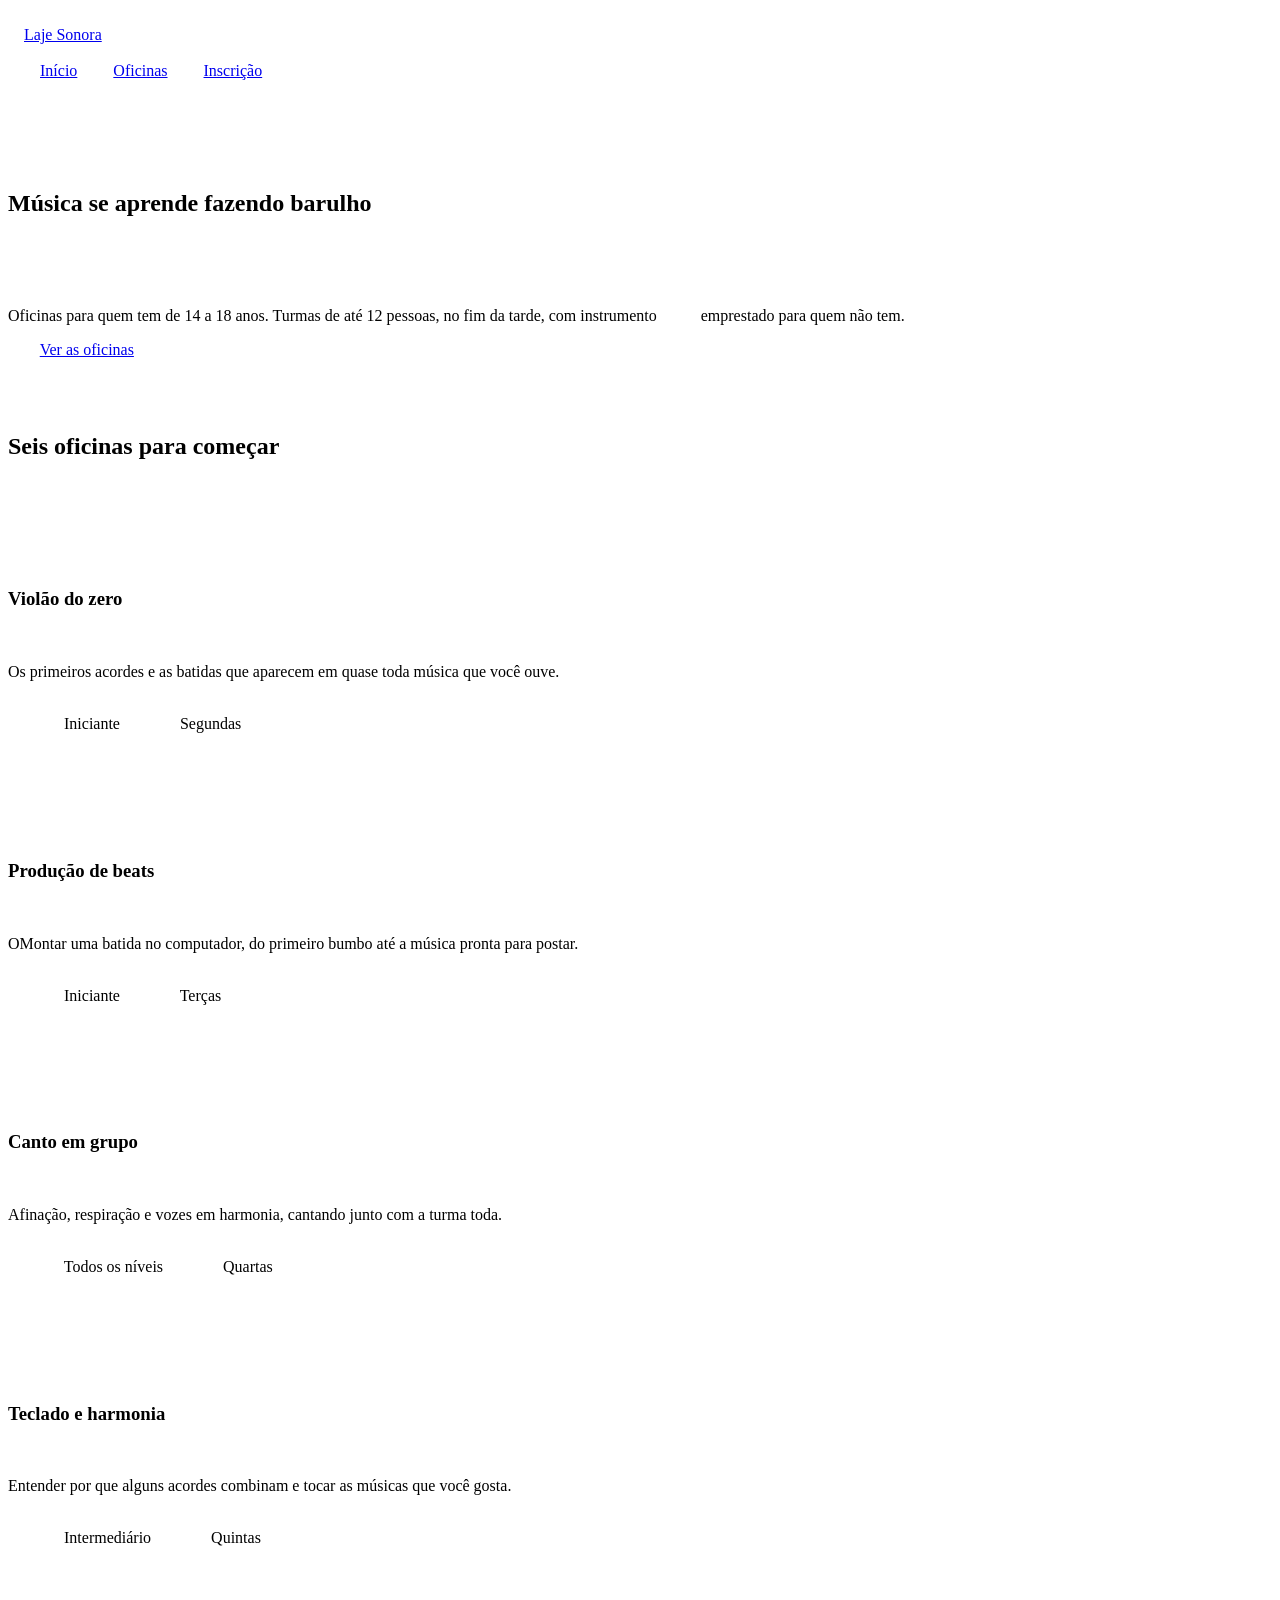
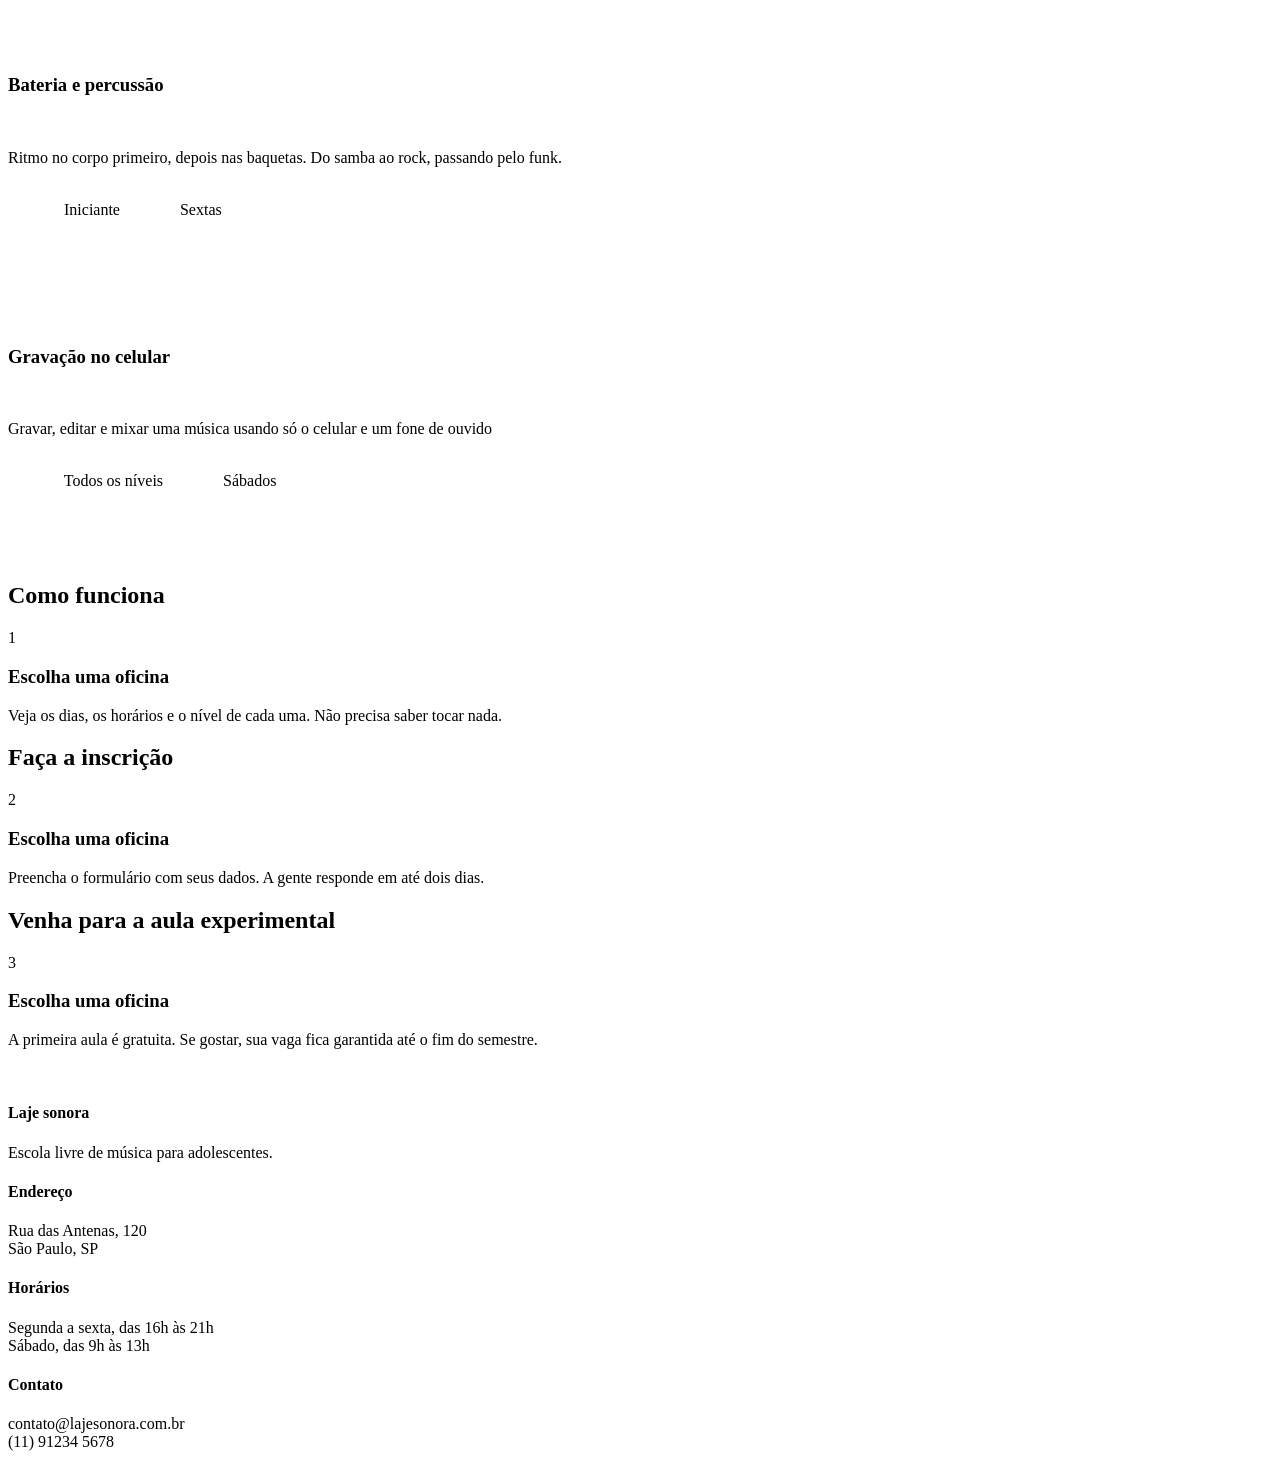
==== index.html @ e9bd95e7 "Initial commit" ====
<!DOCTYPE html>
<html lang="pt-br">

<head>
      
    <link rel="preconnect" href="https://fonts.googleapis.com">
      
    <link rel="preconnect" href="https://fonts.gstatic.com" crossorigin>
      
    <link
            href="https://fonts.googleapis.com/css2?family=Archivo:ital,wght@0,100..900;1,100..900&family=Big+Shoulders:opsz,wght@10..72,100..900&display=swap"
            rel="stylesheet">
      
    <link rel="stylesheet" href="index.css">
      
    <meta charset="UTF-8">
      
    <meta name="viewport" content="width=device-width, initial-scale=1.0">
      <title>Laje Sonora | Início</title>
</head>

<body>
      <header class="conteudo topo">
            <a href="index.html" class="logo">Laje Sonora</a>
            <nav class="menu">
                  <nav>
                        <a href="index.html" class="atual">Início</a>
                        <a href="oficinas.html">Oficinas</a>
                        <a href="inscricao.html">Inscrição</a>
                      </nav>
              </header>
      <main>
            <section class="conteudo cartazes">

                  <div class="cartaz cartaz-principal">
                        <h1>Música se aprende fazendo barulho</h1>
                      </div>

                  <div class="cartaz cartaz-lateral">
                        <p>Oficinas para quem tem de 14 a 18 anos. Turmas de até 12 pessoas, no fim da tarde, com
                    instrumento
                              emprestado para quem não tem.</p>
                        <a href="oficinas.html" class="botao">Ver as oficinas</a>
                      </div>
                </section>

            <section class="conteudo secao">
                  <h2 class="titulo-secao">Seis oficinas para começar</h2>

                  <div class="cards">
                        <article class="card">
                              <div class="foto foto-azul"></div>
                              <div class="card-texto">
                                    <h3>Violão do zero</h3>
                                    <p>Os primeiros acordes e as batidas que aparecem em quase toda música que você
                            ouve.</p>
                                    <div class="card-info">
                                          <span>Iniciante</span>
                                          <span>Segundas</span>
                                        </div>
                                  </div>
                            </article>
                        <article class="card">
                              <div class="foto foto-amarela"></div>
                              <div class="card-texto">
                                    <h3>Produção de beats</h3>
                                    <p>OMontar uma batida no computador, do primeiro bumbo até a música pronta para postar.</p>
                                    <div class="card-info">
                                          <span>Iniciante</span>
                                          <span>Terças</span>
                                        </div>
                                  </div>
                            </article>
                            </article>
                        <article class="card">
                              <div class="foto foto-tinta"></div>
                              <div class="card-texto">
                                    <h3>Canto em grupo</h3>
                                    <p>Afinação, respiração e vozes em harmonia, cantando junto com a turma toda.</p>
                                    <div class="card-info">
                                          <span>Todos os níveis</span>
                                          <span>Quartas</span>
                                        </div>
                                  </div>
                            </article>
                            </article>
                        <article class="card">
                              <div class="foto"></div>
                              <div class="card-texto">
                                    <h3>Teclado e harmonia</h3>
                                    <p>Entender por que alguns acordes combinam e tocar as músicas que você gosta.</p>
                                    <div class="card-info">
                                          <span>Intermediário</span>
                                          <span>Quintas</span>
                                        </div>
                                  </div>
                            </article>
                        <article class="card">
                              <div class="foto foto-azul"></div>
                              <div class="card-texto">
                                    <h3>Bateria e percussão</h3>
                                    <p>Ritmo no corpo primeiro, depois nas baquetas. Do samba ao rock, passando pelo funk.</p>
                                    <div class="card-info">
                                          <span>Iniciante</span>
                                          <span>Sextas</span>
                                        </div>
                                  </div>
                            </article>
                        <article class="card">
                              <div class="foto foto-amarela"></div>
                              <div class="card-texto">
                                    <h3>Gravação no celular</h3>
                                    <p>Gravar, editar e mixar uma música usando só o celular e um fone de ouvido</p>
                                    <div class="card-info">
                                          <span>Todos os níveis</span>
                                          <span>Sábados</span>
                                        </div>
                                  </div>
                            </article>
                      </div>
                </section>
<section class="conteudo secao">
<h2 class="titulo-secao">Como funciona</h2>
<div class="passos">
<div class="passo">
<p class="passo-numero">1</p>
<h3>Escolha uma oficina</h3>
<p>Veja os dias, os horários e o nível de cada uma. Não precisa saber tocar nada.</p>
</div>
</div>
</section>

<section class="conteudo secao">
<h2 class="titulo-secao">Faça a inscrição</h2>
<div class="passos">
<div class="passo">
<p class="passo-numero">2</p>
<h3>Escolha uma oficina</h3>
<p>Preencha o formulário com seus dados. A gente responde em até dois dias.</p>
</div>
</div>
</section>
<section class="conteudo secao">
<h2 class="titulo-secao">Venha para a aula experimental</h2>
<div class="passos">
<div class="passo">
<p class="passo-numero">3</p>
<h3>Escolha uma oficina</h3>
<p>A primeira aula é gratuita. Se gostar, sua vaga fica garantida até o fim do semestre.</p>
</div>
</div>
</section>
          </main>
        <footer class="rodape">
            <div class="conteudo rodape-colunas">
                <div class="rodape-coluna">
                    <h4>Laje sonora</h4></div>
                    <p>Escola livre de música para adolescentes.</p>
            </div>
        </footer>
        <footer class="rodape">
            <div class="conteudo rodape-colunas">
                <div class="rodape-coluna">
                    <h4>Endereço</h4></div>
                    <p>Rua das Antenas, 120 <br>São Paulo, SP</p>
            </div>
        </footer>

        </footer>
        <footer class="rodape">
            <div class="conteudo rodape-colunas">
                <div class="rodape-coluna">
                    <h4>Horários</h4></div>
                    <p>Segunda a sexta, das 16h às 21h<br>Sábado, das 9h às 13h</p>
            </div>
        </footer>
        </footer>
        <footer class="rodape">
            <div class="conteudo rodape-colunas">
                <div class="rodape-coluna">
                    <h4>Contato</h4></div>
                    <p>contato@lajesonora.com.br<br>(11) 91234 5678</p>
            </div>
        </footer>
</body>

</html>
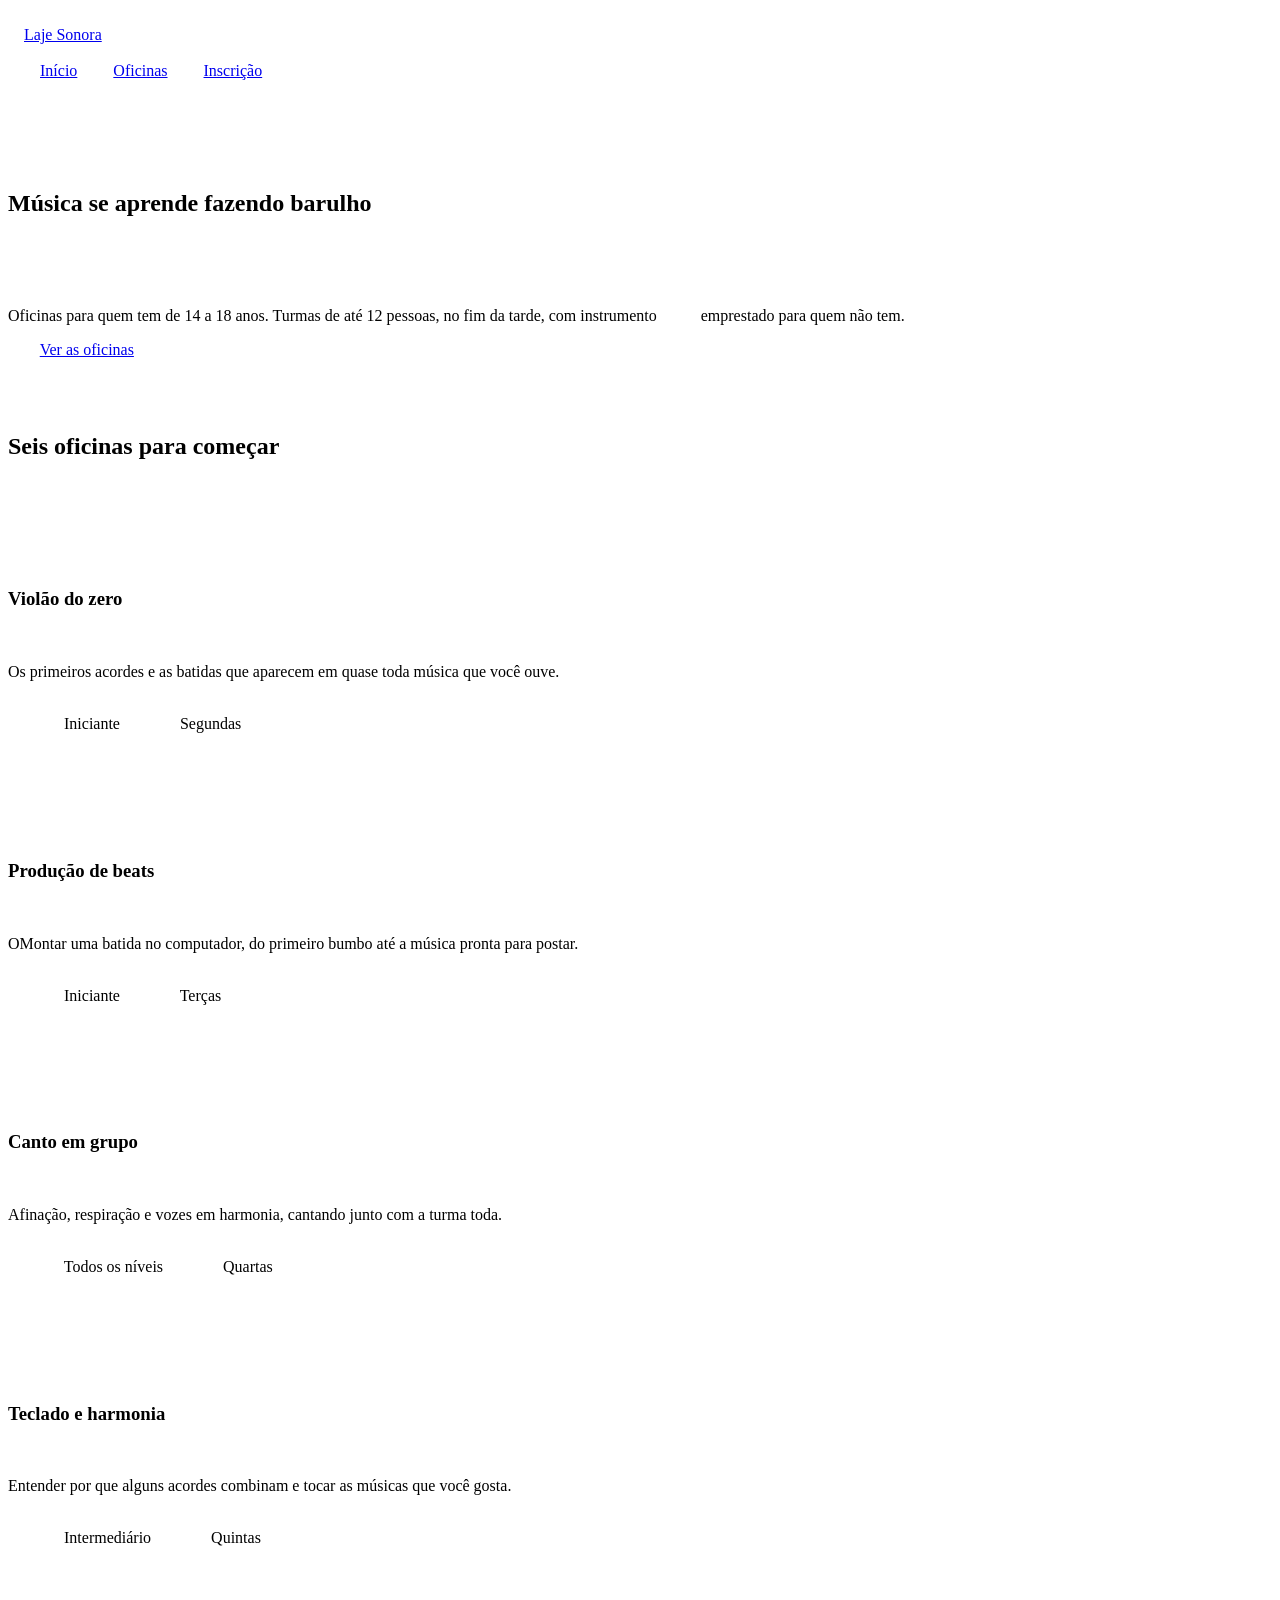
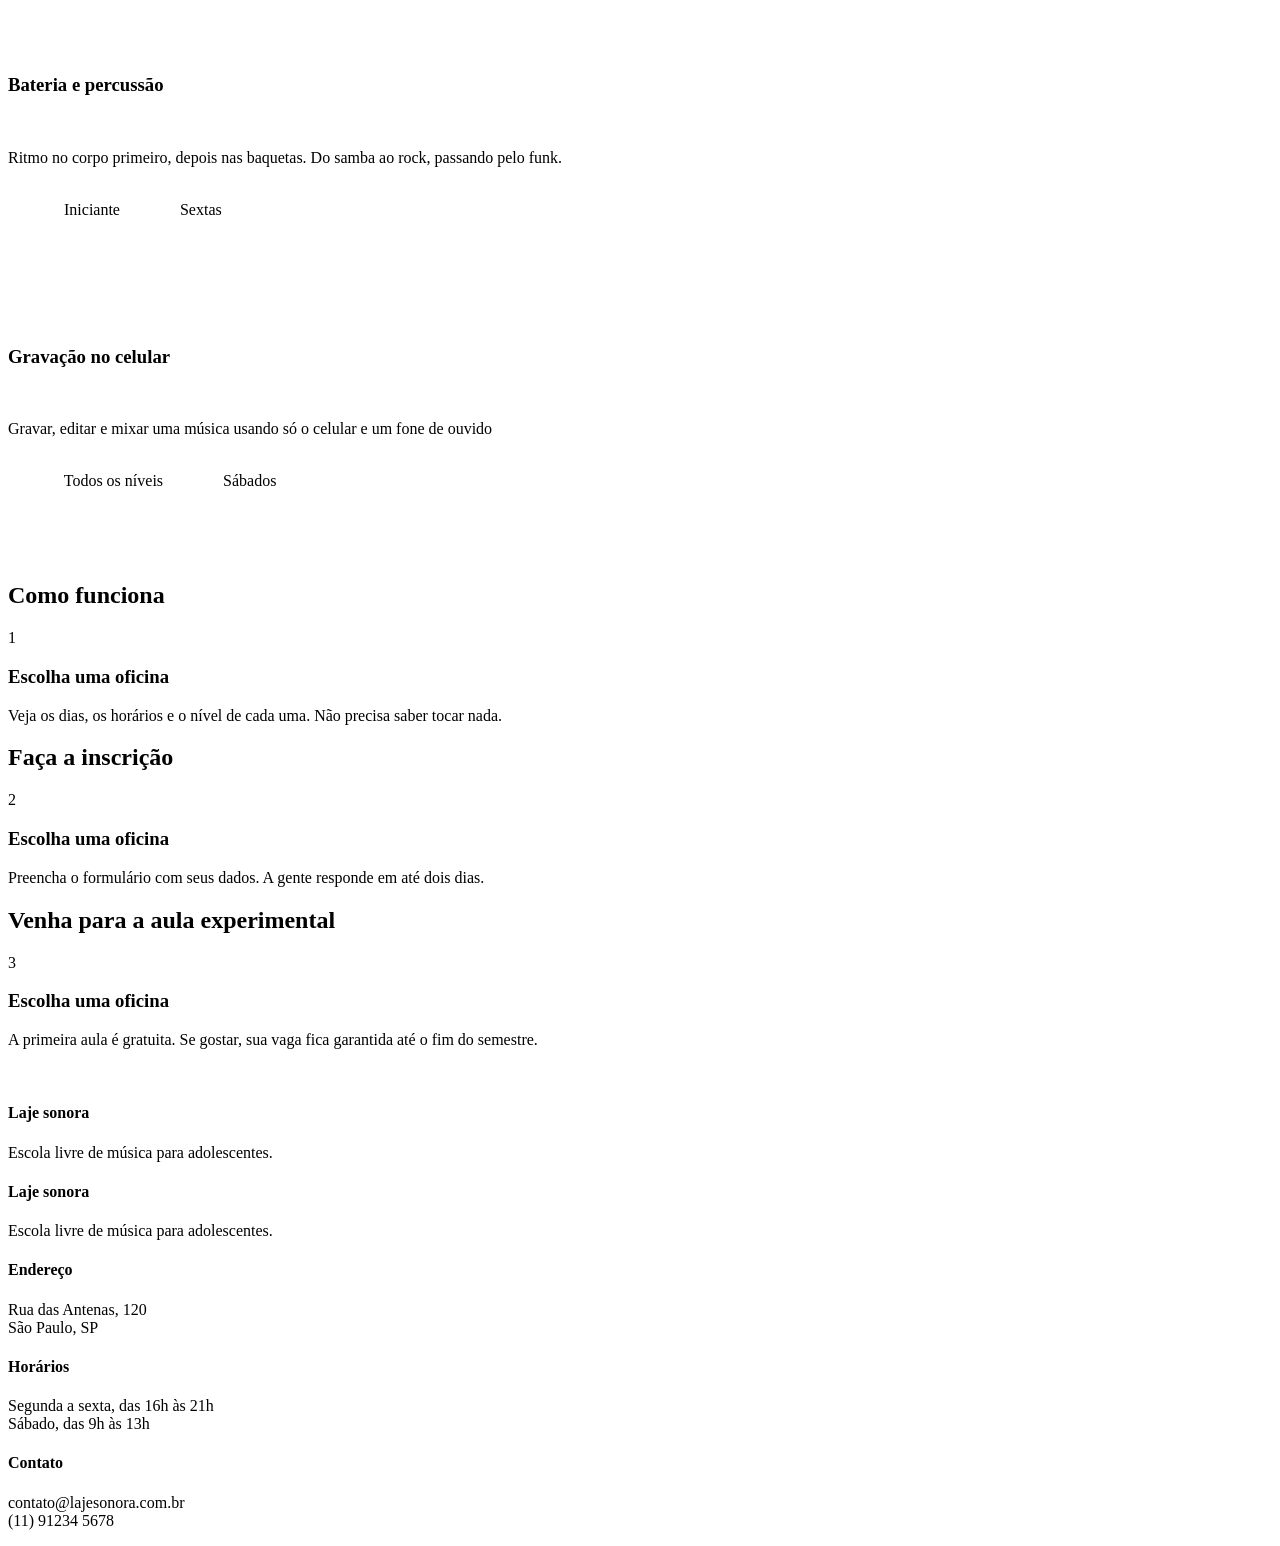
==== commit c74e3179: "Update index.html" ====
--- a/index.html
+++ b/index.html
@@ -157,31 +157,26 @@
                     <h4>Laje sonora</h4></div>
                     <p>Escola livre de música para adolescentes.</p>
             </div>
-        </footer>
-        <footer class="rodape">
-            <div class="conteudo rodape-colunas">
-                <div class="rodape-coluna">
-                    <h4>Endereço</h4></div>
-                    <p>Rua das Antenas, 120 <br>São Paulo, SP</p>
-            </div>
-        </footer>
-
-        </footer>
-        <footer class="rodape">
-            <div class="conteudo rodape-colunas">
-                <div class="rodape-coluna">
-                    <h4>Horários</h4></div>
-                    <p>Segunda a sexta, das 16h às 21h<br>Sábado, das 9h às 13h</p>
-            </div>
-        </footer>
-        </footer>
-        <footer class="rodape">
-            <div class="conteudo rodape-colunas">
-                <div class="rodape-coluna">
-                    <h4>Contato</h4></div>
-                    <p>contato@lajesonora.com.br<br>(11) 91234 5678</p>
-            </div>
-        </footer>
+            <footer class="rodape">
+                <div class="conteudo rodape-colunas">
+                    <div class="rodape-coluna">
+                        <h4>Laje sonora</h4>
+                        <p>Escola livre de música para adolescentes.</p>
+                    </div>
+                    <div class="rodape-coluna">
+                        <h4>Endereço</h4>
+                        <p>Rua das Antenas, 120 <br>São Paulo, SP</p>
+                    </div>
+                    <div class="rodape-coluna">
+                        <h4>Horários</h4>
+                        <p>Segunda a sexta, das 16h às 21h<br>Sábado, das 9h às 13h</p>
+                    </div>
+                    <div class="rodape-coluna">
+                        <h4>Contato</h4>
+                        <p>contato@lajesonora.com.br<br>(11) 91234 5678</p>
+                    </div>
+                </div>
+            </footer>
 </body>
 
 </html>
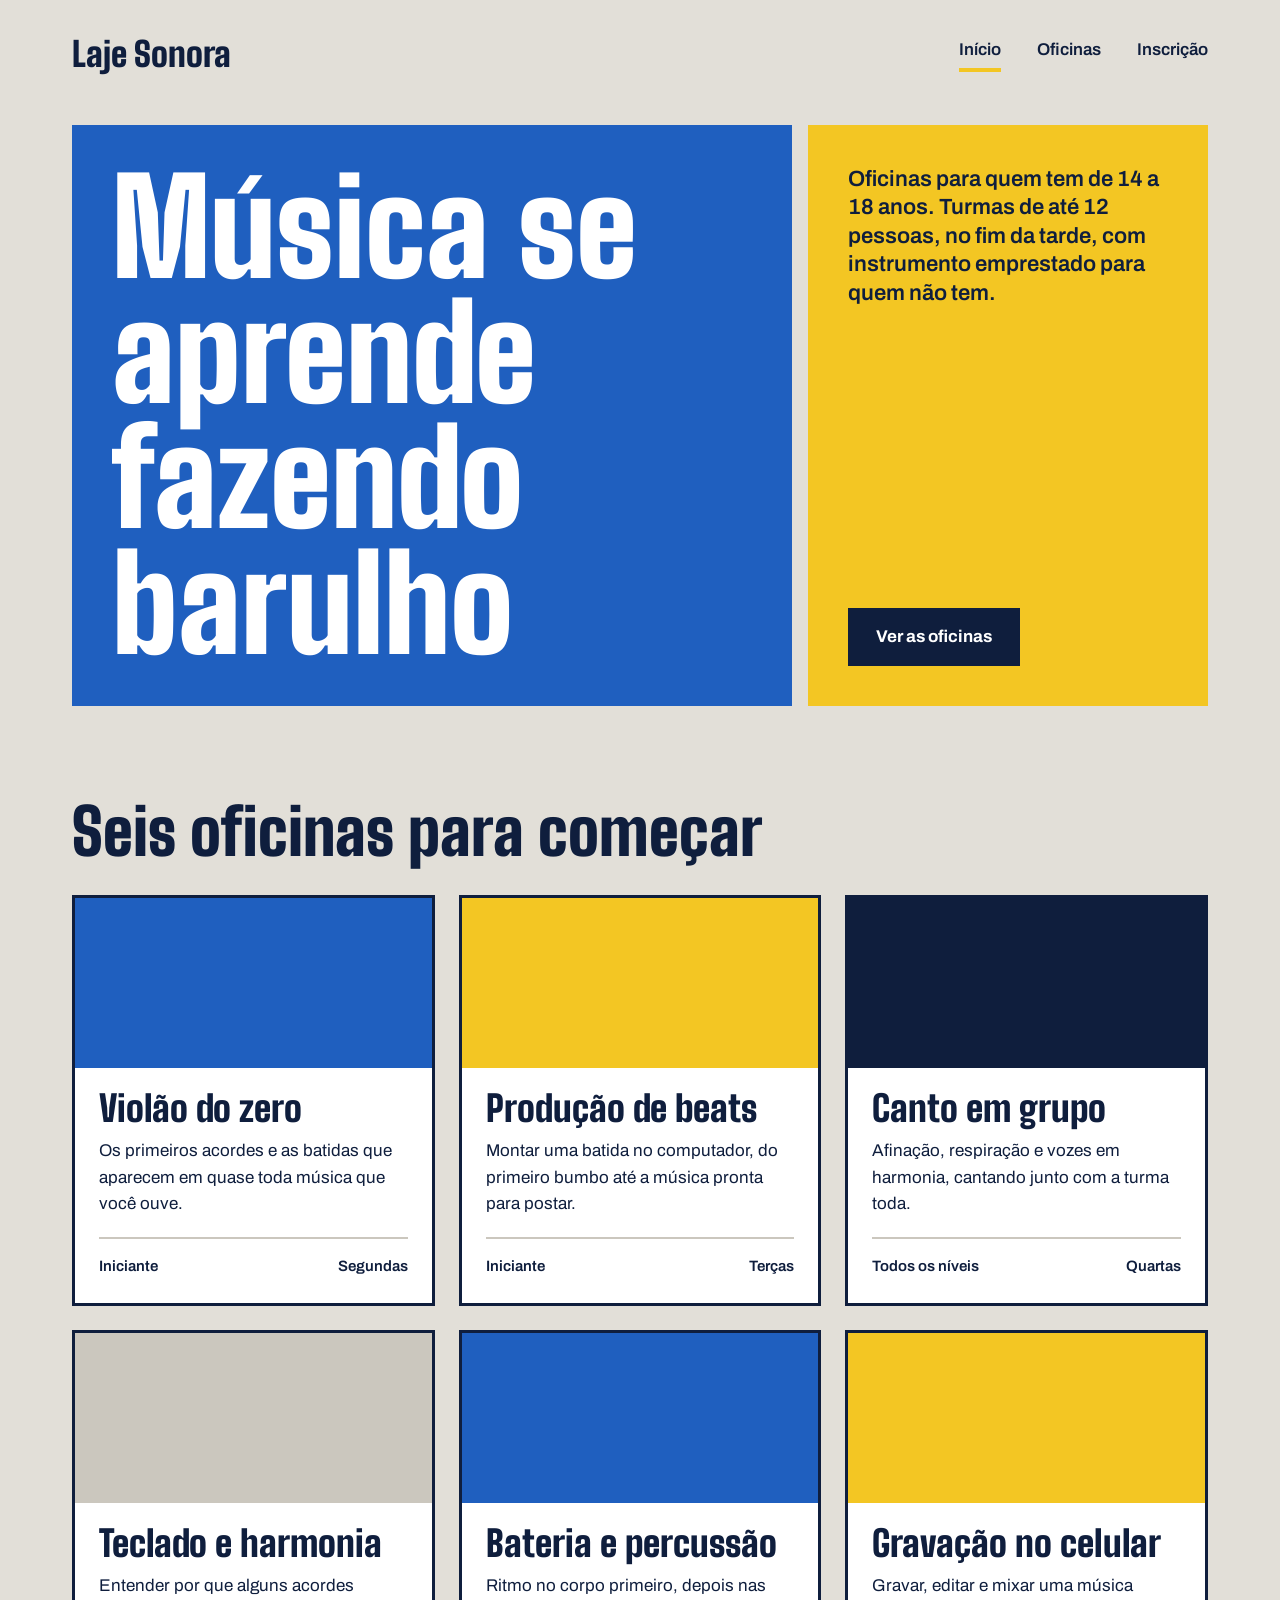
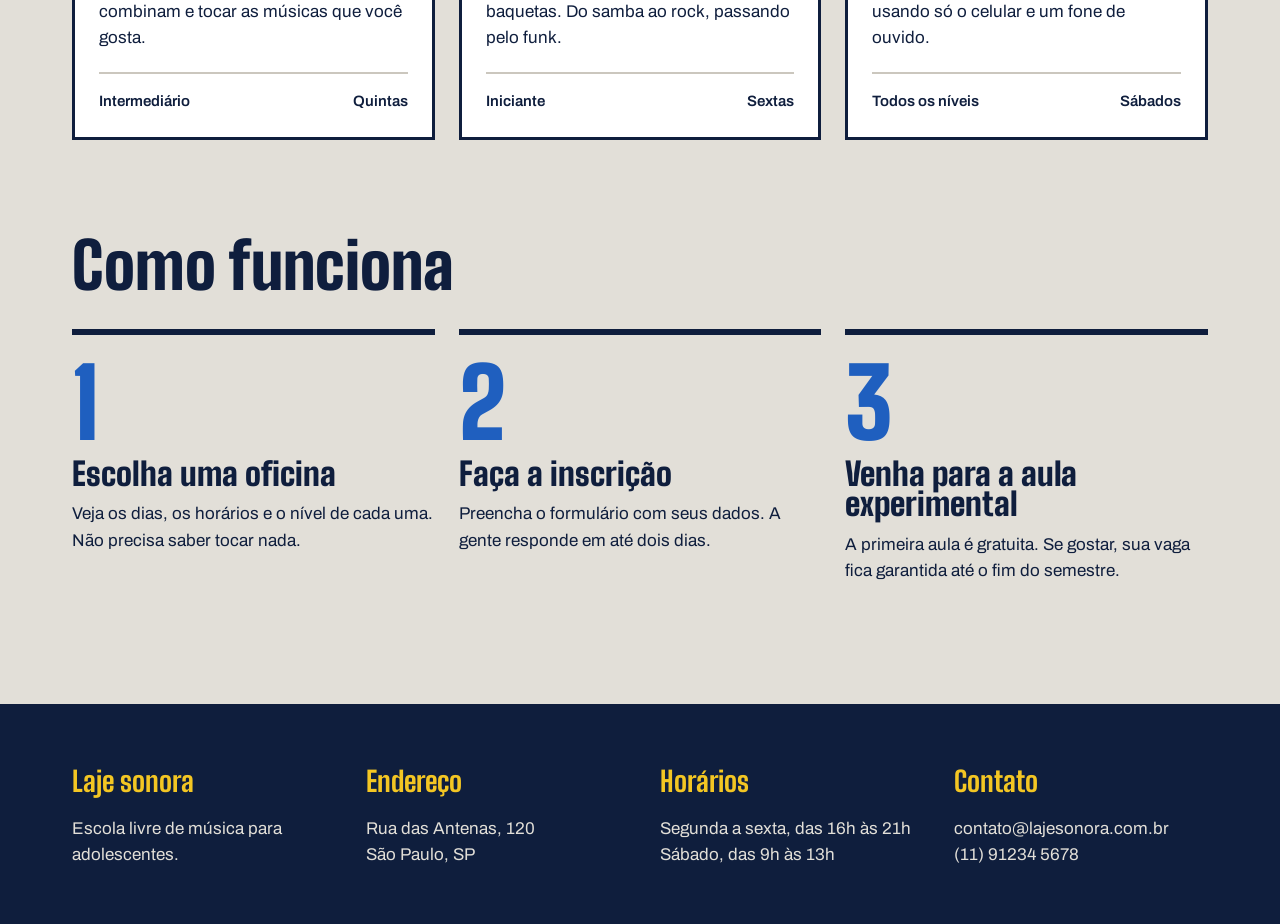
==== commit 118eee1f: "Página inicial pronta" ====
--- a/index.html
+++ b/index.html
@@ -1,182 +1,308 @@
+
 <!DOCTYPE html>
 <html lang="pt-br">
 
 <head>
-      
+    <meta charset="UTF-8">
+    <meta name="viewport" content="width=device-width, initial-scale=1.0">
+
     <link rel="preconnect" href="https://fonts.googleapis.com">
-      
     <link rel="preconnect" href="https://fonts.gstatic.com" crossorigin>
-      
-    <link
-            href="https://fonts.googleapis.com/css2?family=Archivo:ital,wght@0,100..900;1,100..900&family=Big+Shoulders:opsz,wght@10..72,100..900&display=swap"
-            rel="stylesheet">
-      
+
+    <link href="https://fonts.googleapis.com/css2?family=Archivo:ital,wght@0,100..900;1,100..900&family=Big+Shoulders:opsz,wght@10..72,100..900&display=swap" rel="stylesheet">
+
     <link rel="stylesheet" href="index.css">
-      
-    <meta charset="UTF-8">
-      
-    <meta name="viewport" content="width=device-width, initial-scale=1.0">
-      <title>Laje Sonora | Início</title>
+
+    <title>Laje Sonora | Início</title>
 </head>
 
 <body>
-      <header class="conteudo topo">
-            <a href="index.html" class="logo">Laje Sonora</a>
-            <nav class="menu">
-                  <nav>
-                        <a href="index.html" class="atual">Início</a>
-                        <a href="oficinas.html">Oficinas</a>
-                        <a href="inscricao.html">Inscrição</a>
-                      </nav>
-              </header>
-      <main>
-            <section class="conteudo cartazes">
-
-                  <div class="cartaz cartaz-principal">
-                        <h1>Música se aprende fazendo barulho</h1>
-                      </div>
-
-                  <div class="cartaz cartaz-lateral">
-                        <p>Oficinas para quem tem de 14 a 18 anos. Turmas de até 12 pessoas, no fim da tarde, com
-                    instrumento
-                              emprestado para quem não tem.</p>
-                        <a href="oficinas.html" class="botao">Ver as oficinas</a>
-                      </div>
-                </section>
-
-            <section class="conteudo secao">
-                  <h2 class="titulo-secao">Seis oficinas para começar</h2>
-
-                  <div class="cards">
-                        <article class="card">
-                              <div class="foto foto-azul"></div>
-                              <div class="card-texto">
-                                    <h3>Violão do zero</h3>
-                                    <p>Os primeiros acordes e as batidas que aparecem em quase toda música que você
-                            ouve.</p>
-                                    <div class="card-info">
-                                          <span>Iniciante</span>
-                                          <span>Segundas</span>
-                                        </div>
-                                  </div>
-                            </article>
-                        <article class="card">
-                              <div class="foto foto-amarela"></div>
-                              <div class="card-texto">
-                                    <h3>Produção de beats</h3>
-                                    <p>OMontar uma batida no computador, do primeiro bumbo até a música pronta para postar.</p>
-                                    <div class="card-info">
-                                          <span>Iniciante</span>
-                                          <span>Terças</span>
-                                        </div>
-                                  </div>
-                            </article>
-                            </article>
-                        <article class="card">
-                              <div class="foto foto-tinta"></div>
-                              <div class="card-texto">
-                                    <h3>Canto em grupo</h3>
-                                    <p>Afinação, respiração e vozes em harmonia, cantando junto com a turma toda.</p>
-                                    <div class="card-info">
-                                          <span>Todos os níveis</span>
-                                          <span>Quartas</span>
-                                        </div>
-                                  </div>
-                            </article>
-                            </article>
-                        <article class="card">
-                              <div class="foto"></div>
-                              <div class="card-texto">
-                                    <h3>Teclado e harmonia</h3>
-                                    <p>Entender por que alguns acordes combinam e tocar as músicas que você gosta.</p>
-                                    <div class="card-info">
-                                          <span>Intermediário</span>
-                                          <span>Quintas</span>
-                                        </div>
-                                  </div>
-                            </article>
-                        <article class="card">
-                              <div class="foto foto-azul"></div>
-                              <div class="card-texto">
-                                    <h3>Bateria e percussão</h3>
-                                    <p>Ritmo no corpo primeiro, depois nas baquetas. Do samba ao rock, passando pelo funk.</p>
-                                    <div class="card-info">
-                                          <span>Iniciante</span>
-                                          <span>Sextas</span>
-                                        </div>
-                                  </div>
-                            </article>
-                        <article class="card">
-                              <div class="foto foto-amarela"></div>
-                              <div class="card-texto">
-                                    <h3>Gravação no celular</h3>
-                                    <p>Gravar, editar e mixar uma música usando só o celular e um fone de ouvido</p>
-                                    <div class="card-info">
-                                          <span>Todos os níveis</span>
-                                          <span>Sábados</span>
-                                        </div>
-                                  </div>
-                            </article>
-                      </div>
-                </section>
-<section class="conteudo secao">
-<h2 class="titulo-secao">Como funciona</h2>
-<div class="passos">
-<div class="passo">
-<p class="passo-numero">1</p>
-<h3>Escolha uma oficina</h3>
-<p>Veja os dias, os horários e o nível de cada uma. Não precisa saber tocar nada.</p>
-</div>
-</div>
-</section>
-
-<section class="conteudo secao">
-<h2 class="titulo-secao">Faça a inscrição</h2>
-<div class="passos">
-<div class="passo">
-<p class="passo-numero">2</p>
-<h3>Escolha uma oficina</h3>
-<p>Preencha o formulário com seus dados. A gente responde em até dois dias.</p>
-</div>
-</div>
-</section>
-<section class="conteudo secao">
-<h2 class="titulo-secao">Venha para a aula experimental</h2>
-<div class="passos">
-<div class="passo">
-<p class="passo-numero">3</p>
-<h3>Escolha uma oficina</h3>
-<p>A primeira aula é gratuita. Se gostar, sua vaga fica garantida até o fim do semestre.</p>
-</div>
-</div>
-</section>
-          </main>
-        <footer class="rodape">
-            <div class="conteudo rodape-colunas">
-                <div class="rodape-coluna">
-                    <h4>Laje sonora</h4></div>
-                    <p>Escola livre de música para adolescentes.</p>
-            </div>
-            <footer class="rodape">
-                <div class="conteudo rodape-colunas">
-                    <div class="rodape-coluna">
-                        <h4>Laje sonora</h4>
-                        <p>Escola livre de música para adolescentes.</p>
-                    </div>
-                    <div class="rodape-coluna">
-                        <h4>Endereço</h4>
-                        <p>Rua das Antenas, 120 <br>São Paulo, SP</p>
-                    </div>
-                    <div class="rodape-coluna">
-                        <h4>Horários</h4>
-                        <p>Segunda a sexta, das 16h às 21h<br>Sábado, das 9h às 13h</p>
-                    </div>
-                    <div class="rodape-coluna">
-                        <h4>Contato</h4>
-                        <p>contato@lajesonora.com.br<br>(11) 91234 5678</p>
-                    </div>
+
+    <header class="conteudo topo">
+
+        <a href="index.html" class="logo">Laje Sonora</a>
+
+        <nav class="menu">
+            <a href="index.html" class="atual">Início</a>
+            <a href="oficinas.html">Oficinas</a>
+            <a href="inscricao.html">Inscrição</a>
+        </nav>
+
+    </header>
+
+    <main>
+
+        <!-- CARTAZES -->
+
+        <section class="conteudo cartazes">
+
+            <div class="cartaz cartaz-principal">
+                <h1>Música se aprende fazendo barulho</h1>
+            </div>
+
+            <div class="cartaz cartaz-lateral">
+
+                <p>
+                    Oficinas para quem tem de 14 a 18 anos.
+                    Turmas de até 12 pessoas, no fim da tarde,
+                    com instrumento emprestado para quem não tem.
+                </p>
+
+                <a href="oficinas.html" class="botao">
+                    Ver as oficinas
+                </a>
+
+            </div>
+
+        </section>
+
+        <!-- OFICINAS -->
+
+        <section class="conteudo secao">
+
+            <h2 class="titulo-secao">
+                Seis oficinas para começar
+            </h2>
+
+            <div class="cards">
+
+                <article class="card">
+
+                    <div class="foto foto-azul"></div>
+
+                    <div class="card-texto">
+
+                        <h3>Violão do zero</h3>
+
+                        <p>
+                            Os primeiros acordes e as batidas que aparecem
+                            em quase toda música que você ouve.
+                        </p>
+
+                        <div class="card-info">
+                            <span>Iniciante</span>
+                            <span>Segundas</span>
+                        </div>
+
+                    </div>
+                </article>
+
+                <article class="card">
+
+                    <div class="foto foto-amarela"></div>
+
+                    <div class="card-texto">
+
+                        <h3>Produção de beats</h3>
+
+                        <p>
+                            Montar uma batida no computador, do primeiro
+                            bumbo até a música pronta para postar.
+                        </p>
+
+                        <div class="card-info">
+                            <span>Iniciante</span>
+                            <span>Terças</span>
+                        </div>
+
+                    </div>
+                </article>
+
+                <article class="card">
+
+                    <div class="foto foto-tinta"></div>
+
+                    <div class="card-texto">
+
+                        <h3>Canto em grupo</h3>
+
+                        <p>
+                            Afinação, respiração e vozes em harmonia,
+                            cantando junto com a turma toda.
+                        </p>
+
+                        <div class="card-info">
+                            <span>Todos os níveis</span>
+                            <span>Quartas</span>
+                        </div>
+
+                    </div>
+                </article>
+
+                <article class="card">
+
+                    <div class="foto"></div>
+
+                    <div class="card-texto">
+
+                        <h3>Teclado e harmonia</h3>
+
+                        <p>
+                            Entender por que alguns acordes combinam
+                            e tocar as músicas que você gosta.
+                        </p>
+
+                        <div class="card-info">
+                            <span>Intermediário</span>
+                            <span>Quintas</span>
+                        </div>
+
+                    </div>
+                </article>
+
+                <article class="card">
+
+                    <div class="foto foto-azul"></div>
+
+                    <div class="card-texto">
+
+                        <h3>Bateria e percussão</h3>
+
+                        <p>
+                            Ritmo no corpo primeiro, depois nas baquetas.
+                            Do samba ao rock, passando pelo funk.
+                        </p>
+
+                        <div class="card-info">
+                            <span>Iniciante</span>
+                            <span>Sextas</span>
+                        </div>
+
+                    </div>
+                </article>
+
+                <article class="card">
+
+                    <div class="foto foto-amarela"></div>
+
+                    <div class="card-texto">
+
+                        <h3>Gravação no celular</h3>
+
+                        <p>
+                            Gravar, editar e mixar uma música usando
+                            só o celular e um fone de ouvido.
+                        </p>
+
+                        <div class="card-info">
+                            <span>Todos os níveis</span>
+                            <span>Sábados</span>
+                        </div>
+
+                    </div>
+                </article>
+
+            </div>
+
+        </section>
+
+        <!-- COMO FUNCIONA -->
+
+        <section class="conteudo secao">
+
+            <h2 class="titulo-secao">
+                Como funciona
+            </h2>
+
+            <div class="passos">
+
+                <div class="passo">
+
+                    <p class="passo-numero">1</p>
+
+                    <h3>Escolha uma oficina</h3>
+
+                    <p>
+                        Veja os dias, os horários e o nível de cada uma.
+                        Não precisa saber tocar nada.
+                    </p>
+
                 </div>
-            </footer>
+
+                <div class="passo">
+
+                    <p class="passo-numero">2</p>
+
+                    <h3>Faça a inscrição</h3>
+
+                    <p>
+                        Preencha o formulário com seus dados.
+                        A gente responde em até dois dias.
+                    </p>
+
+                </div>
+
+                <div class="passo">
+
+                    <p class="passo-numero">3</p>
+
+                    <h3>Venha para a aula experimental</h3>
+
+                    <p>
+                        A primeira aula é gratuita. Se gostar,
+                        sua vaga fica garantida até o fim do semestre.
+                    </p>
+
+                </div>
+
+            </div>
+
+        </section>
+
+    </main>
+
+    <!-- RODAPÉ -->
+
+    <footer class="rodape">
+
+        <div class="conteudo rodape-colunas">
+
+            <div class="rodape-coluna">
+
+                <h4>Laje sonora</h4>
+
+                <p>
+                    Escola livre de música para adolescentes.
+                </p>
+
+            </div>
+
+            <div class="rodape-coluna">
+
+                <h4>Endereço</h4>
+
+                <p>
+                    Rua das Antenas, 120<br>
+                    São Paulo, SP
+                </p>
+
+            </div>
+
+            <div class="rodape-coluna">
+
+                <h4>Horários</h4>
+
+                <p>
+                    Segunda a sexta, das 16h às 21h<br>
+                    Sábado, das 9h às 13h
+                </p>
+
+            </div>
+
+            <div class="rodape-coluna">
+
+                <h4>Contato</h4>
+
+                <p>
+                    contato@lajesonora.com.br<br>
+                    (11) 91234 5678
+                </p>
+
+            </div>
+
+        </div>
+
+    </footer>
+
 </body>
-
-</html>+</html>
--- a/index.css
+++ b/index.css
@@ -0,0 +1,326 @@
+
+/* RESET */
+
+* {
+    margin: 0;
+    padding: 0;
+    box-sizing: border-box;
+}
+
+
+/* VARIÁVEIS */
+
+:root {
+    --concreto: #E2DFD8;
+    --concreto-escuro: #CBC7BE;
+    --tinta: #0F1E3D;
+    --caixa-dagua: #1F5FBF;
+    --fita: #F3C623;
+    --branco: #FFFFFF;
+
+    --fonte-cartaz: "Big Shoulders", "Arial Narrow", sans-serif;
+    --fonte-texto: "Archivo", Arial, sans-serif;
+}
+
+
+/* BODY */
+
+body {
+    background-color: var(--concreto);
+    color: var(--tinta);
+    font-family: var(--fonte-texto);
+    font-size: 17px;
+    line-height: 1.55;
+}
+
+
+/* GERAL */
+
+a {
+    color: inherit;
+}
+
+h1, h2, h3 {
+    font-family: var(--fonte-cartaz);
+    font-weight: 900;
+    line-height: 0.95;
+}
+
+.conteudo {
+    max-width: 1200px;
+    margin-inline: auto;
+    padding-inline: 32px;
+}
+
+
+/* TOPO */
+
+.topo {
+    padding-block: 28px;
+    display: flex;
+    justify-content: space-between;
+    align-items: center;
+}
+
+.logo {
+    font-family: var(--fonte-cartaz);
+    font-size: 34px;
+    font-weight: 900;
+    text-decoration: none;
+}
+
+.menu {
+    display: flex;
+    gap: 36px;
+}
+
+.menu a {
+    font-weight: 600;
+    text-decoration: none;
+    padding-bottom: 4px;
+    border-bottom: 4px solid transparent;
+}
+
+.menu a:hover {
+    border-bottom-color: var(--tinta);
+}
+
+.menu a.atual {
+    border-bottom-color: var(--fita);
+}
+
+
+/* CARTAZES */
+
+.cartazes {
+    margin-top: 16px;
+    display: flex;
+    gap: 16px;
+}
+
+.cartaz {
+    padding: 40px;
+}
+
+.cartaz-principal {
+    background-color: var(--caixa-dagua);
+    color: var(--branco);
+    flex: 2;
+}
+
+.cartaz-principal h1 {
+    font-size: 132px;
+    max-width: 9ch;
+}
+
+.cartaz-lateral {
+    background-color: var(--fita);
+    flex: 1;
+    display: flex;
+    flex-direction: column;
+    justify-content: space-between;
+    gap: 32px;
+    align-items: flex-start;
+}
+
+.cartaz-lateral p {
+    font-size: 22px;
+    font-weight: 600;
+    line-height: 1.3;
+}
+
+
+/* BOTÃO */
+
+.botao {
+    background-color: var(--tinta);
+    color: var(--branco);
+    font-weight: 700;
+    text-decoration: none;
+    padding: 16px 28px;
+    border: none;
+    font-family: var(--fonte-texto);
+    font-size: 17px;
+    cursor: pointer;
+}
+
+.botao:hover {
+    background-color: var(--caixa-dagua);
+}
+
+
+/* SEÇÕES */
+
+.secao {
+    margin-top: 96px;
+}
+
+.titulo-secao {
+    font-size: 64px;
+    margin-bottom: 32px;
+}
+
+
+/* CARDS */
+
+.cards {
+    display: flex;
+    flex-wrap: wrap;
+    gap: 24px;
+}
+
+.card {
+    background-color: var(--branco);
+    border: 3px solid var(--tinta);
+    flex: 1 1 340px;
+}
+
+.card .foto {
+    height: 170px;
+}
+
+
+/* FOTOS */
+
+.foto {
+    background-color: var(--concreto-escuro);
+}
+
+.foto-azul {
+    background-color: var(--caixa-dagua);
+}
+
+.foto-amarela {
+    background-color: var(--fita);
+}
+
+.foto-tinta {
+    background-color: var(--tinta);
+}
+
+
+/* TEXTO DOS CARDS */
+
+.card-texto {
+    padding: 24px;
+}
+
+.card h3 {
+    font-size: 36px;
+    margin-bottom: 12px;
+}
+
+.card-info {
+    margin-top: 20px;
+    padding-top: 16px;
+    border-top: 2px solid var(--concreto-escuro);
+    font-weight: 600;
+    font-size: 15px;
+
+    display: flex;
+    justify-content: space-between;
+    align-items: center;
+}
+
+
+/* COMO FUNCIONA */
+
+.passos {
+    display: flex;
+    gap: 24px;
+}
+
+.passo {
+    border-top: 6px solid var(--tinta);
+    padding-top: 20px;
+    flex: 1;
+}
+
+.passo-numero {
+    font-family: var(--fonte-cartaz);
+    font-size: 96px;
+    font-weight: 900;
+    line-height: 1;
+    color: var(--caixa-dagua);
+}
+
+.passo h3 {
+    font-size: 32px;
+    margin-block: 8px 12px;
+}
+
+
+/* RODAPÉ */
+
+.rodape {
+    margin-top: 120px;
+    background-color: var(--tinta);
+    color: var(--concreto);
+    padding-block: 56px;
+}
+
+.rodape-colunas {
+    display: flex;
+    gap: 40px;
+}
+
+.rodape-coluna {
+    flex: 1;
+}
+
+.rodape h4 {
+    font-family: var(--fonte-cartaz);
+    font-size: 28px;
+    color: var(--fita);
+    margin-bottom: 12px;
+}
+
+
+/* RESPONSIVIDADE */
+
+@media (max-width: 700px) {
+
+    .conteudo {
+        padding-inline: 20px;
+    }
+
+    .topo {
+        flex-wrap: wrap;
+        gap: 20px;
+    }
+
+    .menu {
+        gap: 16px;
+    }
+
+    .cartazes {
+        flex-direction: column;
+        padding-inline: 20px;
+    }
+
+    .cartaz-principal h1 {
+        font-size: 80px;
+    }
+
+    .cartaz-lateral {
+        min-height: 240px;
+    }
+
+    .titulo-secao {
+        font-size: 48px;
+    }
+
+    .passos {
+        flex-direction: column;
+    }
+
+    .rodape-colunas {
+        flex-wrap: wrap;
+    }
+
+    .rodape-coluna {
+        flex: 1 1 40%;
+    }
+
+}
+
